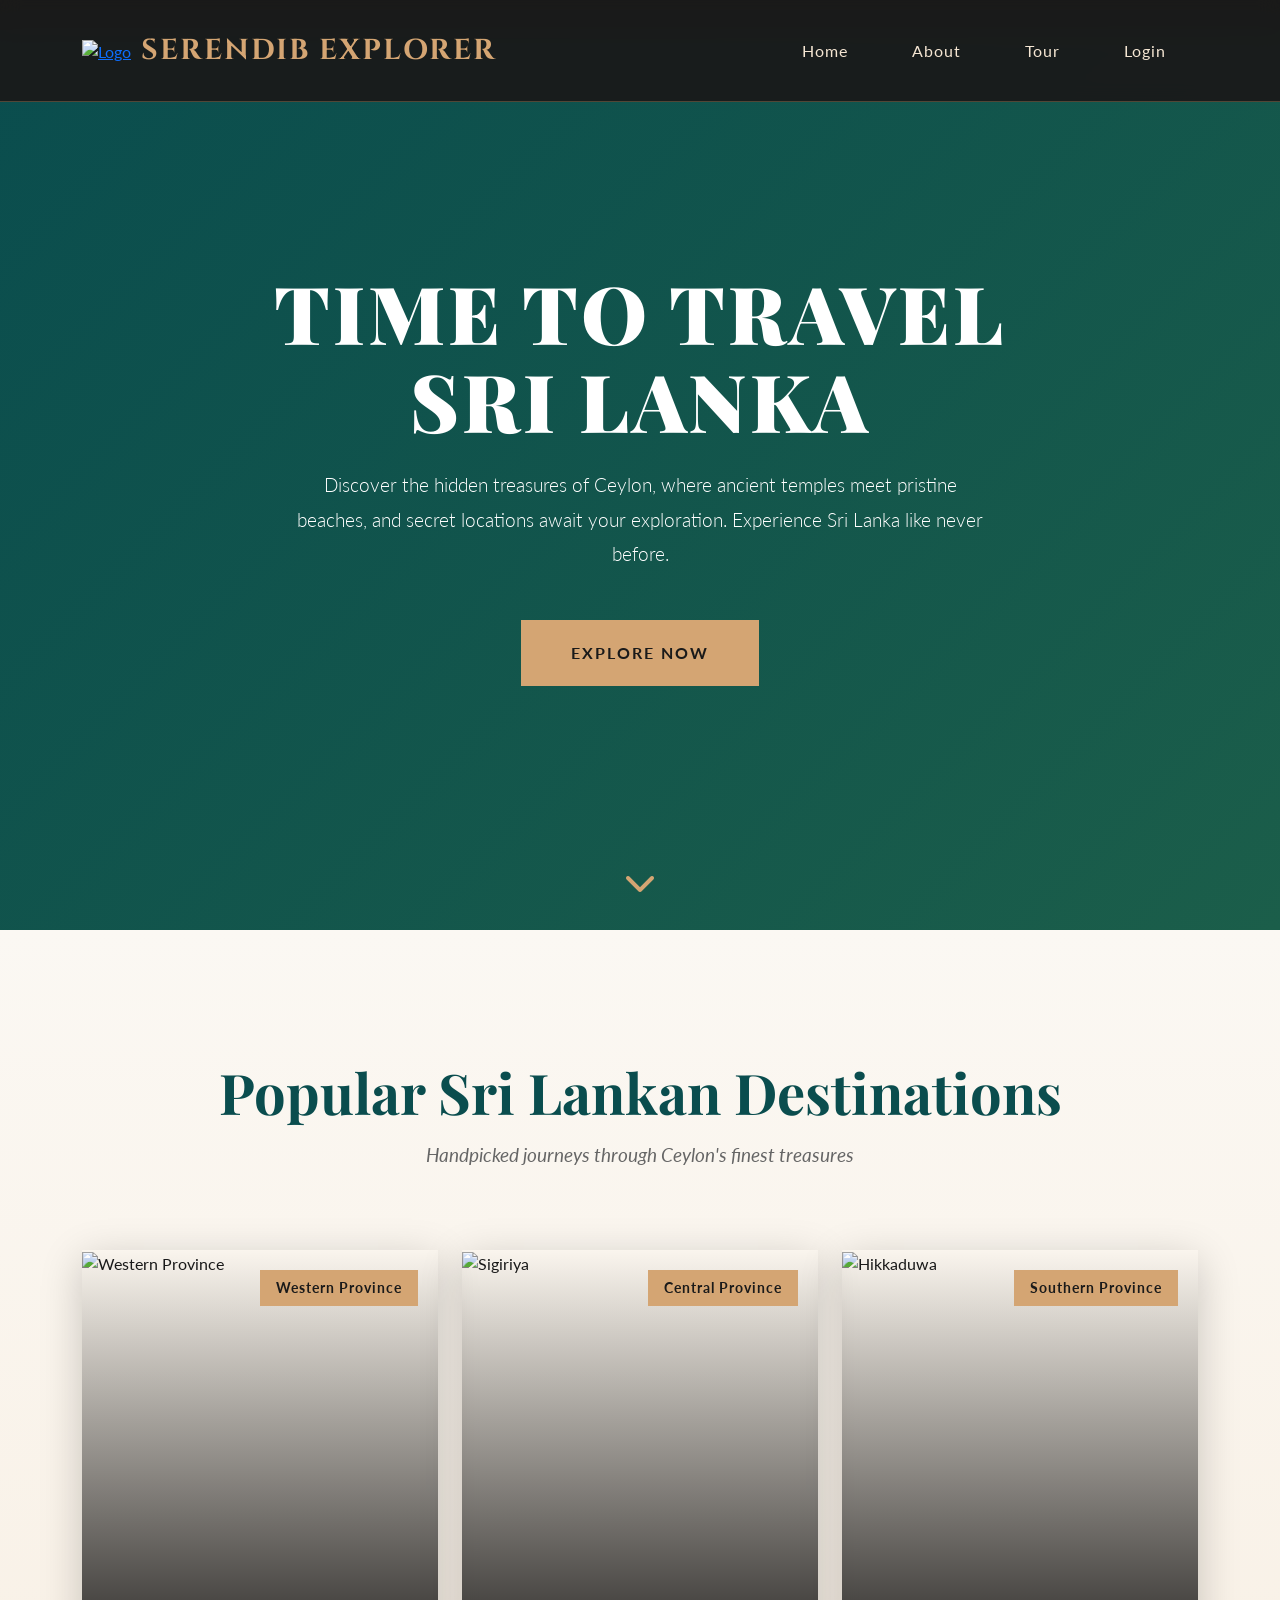
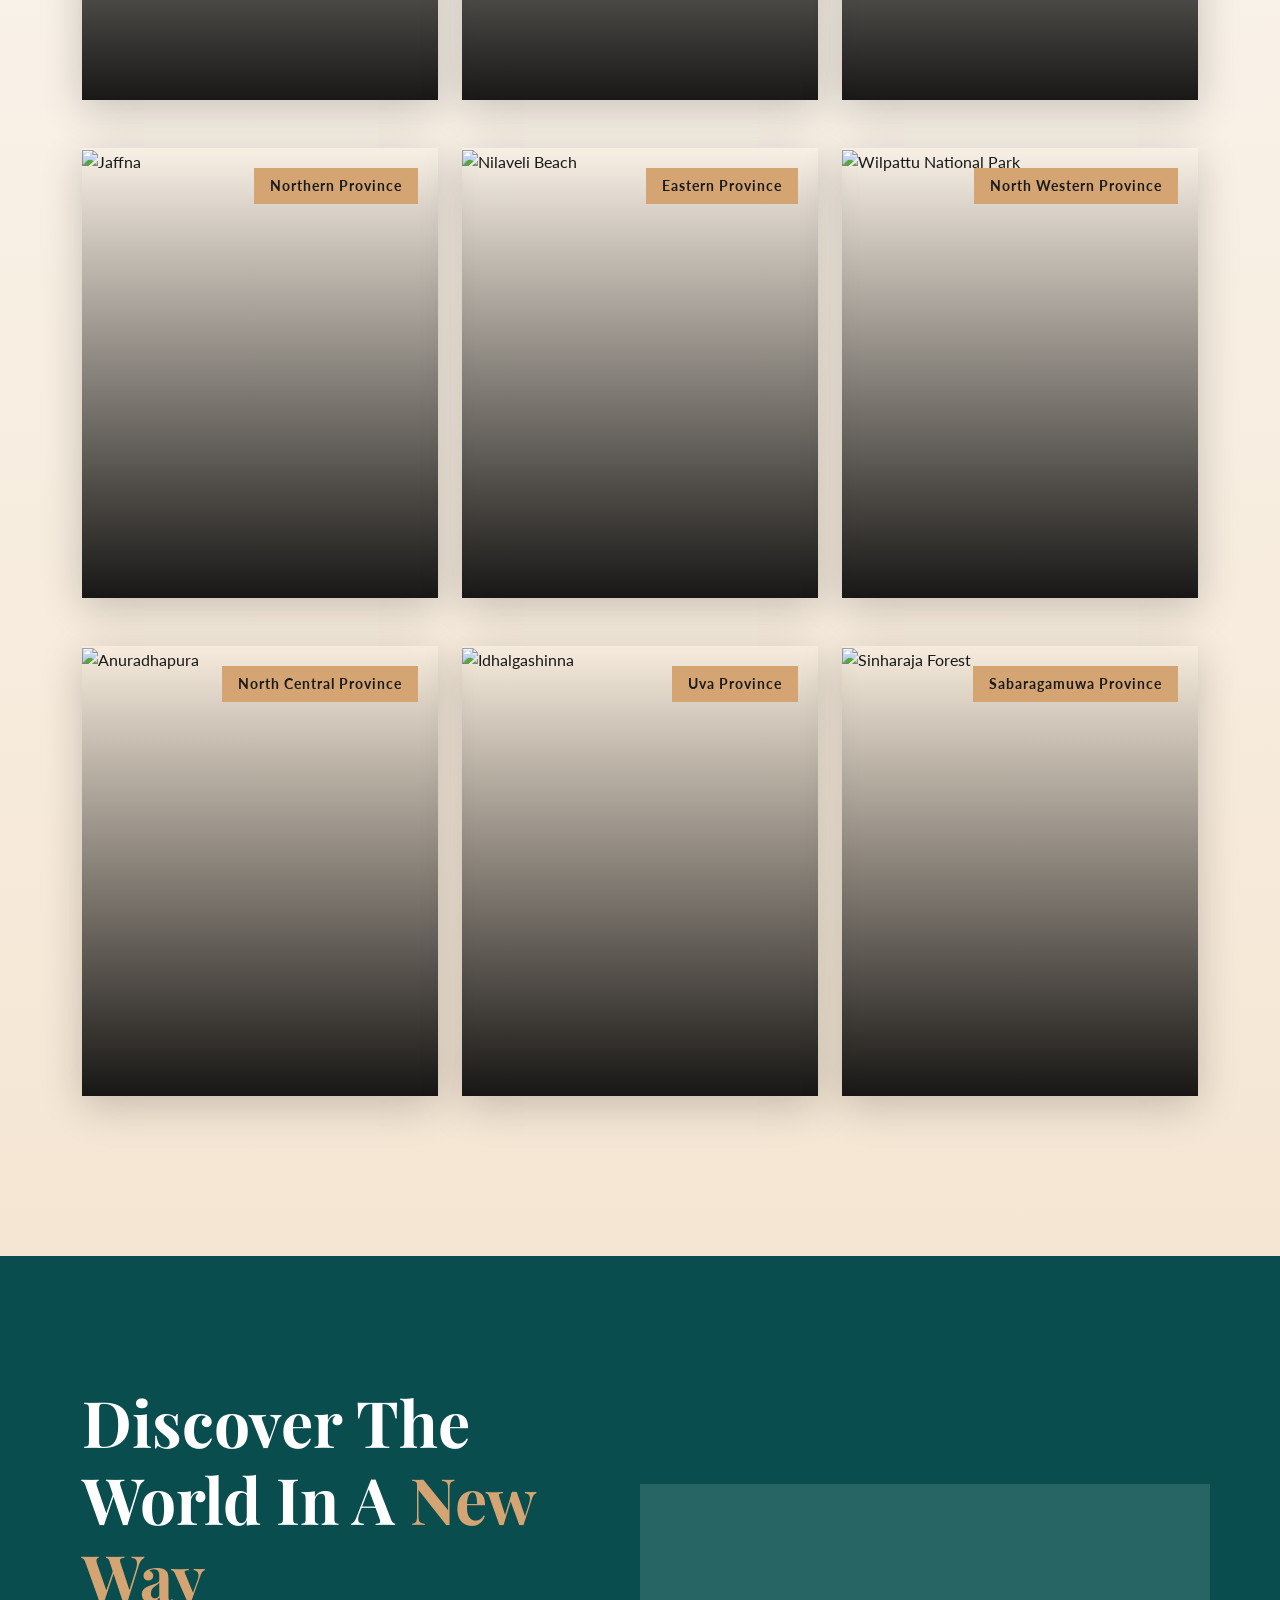
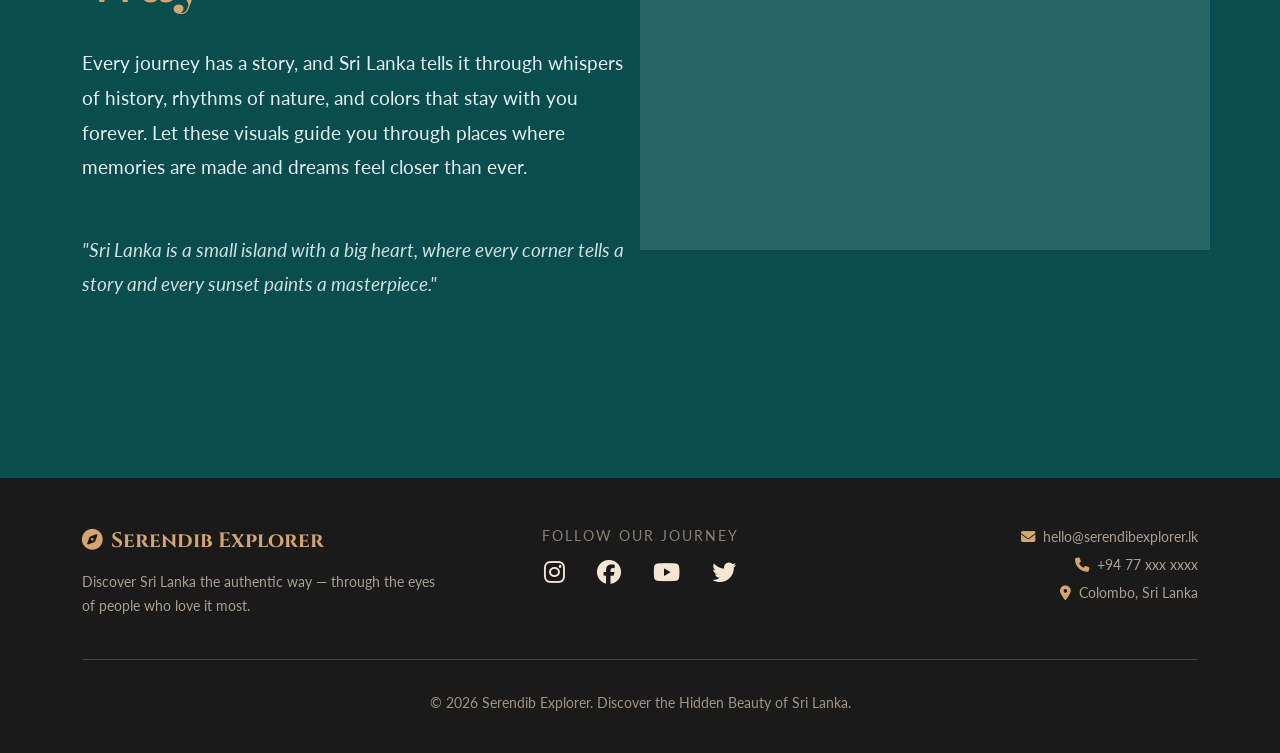
==== index.html @ 2356a871 "Add files via upload" ====
<!DOCTYPE html>
<html lang="en">
<head>
    <meta charset="UTF-8">
    <meta name="viewport" content="width=device-width, initial-scale=1.0">
    <title>Serendib Explorer - Sri Lanka</title>
    <link rel="icon" type="image/png" href="province/logo.jpg">
    <!-- Bootstrap CSS -->
    <link href="https://cdn.jsdelivr.net/npm/bootstrap@5.3.2/dist/css/bootstrap.min.css" rel="stylesheet">
    
    <!-- Google Fonts - Distinctive choices -->
    <link rel="preconnect" href="https://fonts.googleapis.com">
    <link rel="preconnect" href="https://fonts.gstatic.com" crossorigin>
    <link href="https://fonts.googleapis.com/css2?family=Playfair+Display:wght@400;600;700;900&family=Lato:wght@300;400;700&family=Cinzel:wght@400;600;700&display=swap" rel="stylesheet">
    
    <!-- Font Awesome -->
    <link rel="stylesheet" href="https://cdnjs.cloudflare.com/ajax/libs/font-awesome/6.4.0/css/all.min.css">
    <link rel="stylesheet" href="style.css">
</head>
<body>
    <!-- Navigation -->
     <header>
    <nav class="navbar navbar-expand-lg navbar-dark fixed-top">
        <div class="container">
            <div class="logo">
                <a href="index.html"><img src="province/logo.jpg" alt="Logo" style="width:70px; height:70px; margin-right: 10px;"></a> 
             </div>
            <a class="navbar-brand" href="index.html">Serendib Explorer</a>
            <button class="navbar-toggler" type="button" data-bs-toggle="collapse" data-bs-target="#navbarNav">
                <span class="navbar-toggler-icon"></span>
            </button>
            <div class="collapse navbar-collapse justify-content-end" id="navbarNav">
                <ul class="navbar-nav">
                    <li class="nav-item"><a class="nav-link" href="index.html">Home</a></li>
                    <li class="nav-item"><a class="nav-link" href="about.html">About</a></li>
                    <li class="nav-item"><a class="nav-link" href="tour.html">Tour</a></li>
                    <li class="nav-item"><a class="nav-link" href="login.html">Login</a></li>
                </ul>
            </div>
        </div>
    </nav>
</header>
    <!-- Hero Section -->
    <section id="home" class="hero-section">
        <div class="hero-bg"></div>
        <div class="hero-overlay"></div>
        <div class="hero-content container">
            <h1 class="hero-title">Time to Travel<br>Sri Lanka</h1>
            <p class="hero-description">
                Discover the hidden treasures of Ceylon, where ancient temples meet pristine beaches, 
                and secret locations await your exploration. Experience Sri Lanka like never before.
            </p>
            <a href="#tours" class="hero-cta">Explore Now</a>
        </div>
        <div class="scroll-indicator">
            <i class="fas fa-chevron-down"></i>
        </div>
    </section>

    <!-- Tours Section -->
    <section id="tours" class="tours-section">
        <div class="container">
            <h2 class="section-title">Popular Sri Lankan Destinations</h2>
            <p class="section-subtitle">Handpicked journeys through Ceylon's finest treasures</p>
            
            <div class="row mt-3" id="western" >
                    <div class="col-md-4 fade-in">
                        <div class="tour-card">
                            <img src="province/western.jpg" alt="Western Province" class="tour-image">
                            <div class="tour-overlay">
                                <span class="tour-badge">Western Province</span>
                                <p class="tour-description">The Western Province is the commercial and urban hub of Sri Lanka. Tourism here centers around Colombo’s city attractions, shopping malls, museums, nightlife, and nearby beaches like Negombo and Mount Lavinia. 
                                    It blends modern life with colonial history.</p>
                                <a href="tour.html#westernprovince" class="tour-btn">Discover More</a>
                            </div>
                        </div>
                    </div>

                    <div class="col-md-4 fade-in" id="Central">
                        <div class="tour-card">
                            <img src="province/dalada maligawa.jpg" alt="Sigiriya" class="tour-image">
                            <div class="tour-overlay">
                                <span class="tour-badge">Central Province</span>
                                <p class="tour-description">This province is famous for its cool climate, scenic hills, and cultural heritage. Key attractions include Kandy (Temple of the Tooth Relic), 
                                    tea plantations, waterfalls, and nature spots like Horton Plains. It is a major cultural and eco-tourism region.</p>
                                <a href="tour.html#centralprovince" class="tour-btn">Discover More</a>
                            </div>
                        </div>
                    </div>


                    <div class="col-md-4 fade-in" id="southern">
                        <div class="tour-card">
                            <img src="province/hikkaduwa.jpg" alt="Hikkaduwa" class="tour-image">
                            <div class="tour-overlay">
                                <span class="tour-badge">Southern Province</span>
                                <p class="tour-description">The Southern Province is well known for beautiful beaches and historic sites. Tourists visit Galle Fort, Mirissa, Unawatuna, and Hikkaduwa for beach tourism, whale watching, and colonial architecture.</p>
                                <a href="tour.html#southernprovince" class="tour-btn">Discover More</a>
                            </div>
                        </div>
                    </div>
                </div>

                <div class="row mt-3" id="Northern">
                        <div class="col-md-4 fade-in">
                            <div class="tour-card">
                                <img src="province/jaffna.jpg" alt="Jaffna" class="tour-image">
                                <div class="tour-overlay">
                                    <span class="tour-badge">Northern Province</span>
                                    <p class="tour-description">Tourism in the Northern Province highlights Tamil culture, Hindu temples, and historic sites. Jaffna, Nallur Kandaswamy Temple, islands like Delft, and quiet beaches attract visitors interested in culture and heritage.</p>
                                    <a href="tour.html#northernprovince" class="tour-btn">Discover More</a>
                                </div>
                            </div>
                        </div>

                        <div class="col-md-4 fade-in" id="Eastern">
                            <div class="tour-card">
                                <img src="province/nilaveli beach.jpg" alt="Nilaveli Beach" class="tour-image">
                                <div class="tour-overlay">
                                    <span class="tour-badge">Eastern Province</span>
                                    <p class="tour-description">The Eastern Province is popular for its unspoiled beaches and marine tourism. Destinations such as Nilaveli, Pasikudah, and Arugam Bay are famous for swimming, diving, and surfing. It also has rich cultural diversity.</p>
                                    <a href="tour.html#easternprovince" class="tour-btn">Discover More</a>
                                </div>
                            </div>
                        </div>
                    
                    
                    
                    <div class="col-md-4 fade-in" id="north western">
                        <div class="tour-card">
                            <img src="province/wilpattu national park.jpg" alt="Wilpattu National Park" class="tour-image">
                            <div class="tour-overlay">
                                <span class="tour-badge">North Western Province</span>
                                <p class="tour-description">This province offers a mix of religious, historical, and coastal tourism. Wilpattu National Park, Munneswaram Temple, and fishing villages attract nature lovers and pilgrims. It is less crowded and peaceful.</p>
                                <a href="tour.html#northwesternprovince" class="tour-btn">Discover More</a>
                            </div>
                        </div>
                    </div>
                </div>
            <div class="row mt-3" id="north Central">
                <div class="col-md-4 fade-in">
                    <div class="tour-card">
                        <img src="province/anuradhapura.jpg" alt="Anuradhapura" class="tour-image">
                        <div class="tour-overlay">
                            <span class="tour-badge">North Central Province</span>
                            <p class="tour-description">The North Central Province is the heart of ancient Sri Lankan civilization. Major attractions include Anuradhapura and Polonnaruwa, which are UNESCO World Heritage Sites. Tourism focuses on history, archaeology, and religious pilgrimages.</p>
                            <a href="tour.html#northcentralprovince" class="tour-btn">Discover More</a>
                        </div>
                    </div>
                </div>
                
                <div class="col-md-4 fade-in" id="uva">
                    <div class="tour-card">
                        <img src="province/idhalgashinna.jpg" alt="Idhalgashinna" class="tour-image">
                        <div class="tour-overlay">
                            <span class="tour-badge">Uva Province</span>
                            <p class="tour-description">Uva Province is known for its natural beauty and adventure tourism. Ella, Badulla, waterfalls, and hiking trails draw tourists who enjoy mountains, rail journeys, and eco-tourism experiences.</p>
                            <a href="tour.html#uvaprovince" class="tour-btn">Discover More</a>
                        </div>
                    </div>
                </div>
                
                <div class="col-md-4 fade-in" id="Sabaragamuwa">
                    <div class="tour-card">
                        <img src="province/sinharaja forest.jpg" alt="Sinharaja Forest" class="tour-image">
                        <div class="tour-overlay">
                            <span class="tour-badge">Sabaragamuwa Province</span>
                            <p class="tour-description">This province is famous for gem mining, rainforests, and religious tourism. Key attractions include Adam’s Peak (Sri Pada), Sinharaja Rainforest, and scenic landscapes. It attracts pilgrims and nature enthusiasts alike.</p>
                            <a href="tour.html#sabaragamuwaprovince" class="tour-btn">Discover More</a>
                        </div>
                    </div>
                </div>
            </div>
        </div>
    </section>

    <!-- Video Section -->
    <section id="gallery" class="video-section">
        <div class="container">
            <div class="row align-items-center">
                <div class="col-lg-6 video-content fade-in">
                    <h2 class="video-title">Discover The World In A <span>New Way</span></h2>
                    <p class="video-text">
                          Every journey has a story, and Sri Lanka tells it through whispers of history, rhythms of nature, 
                        and colors that stay with you forever. Let these visuals guide you through places where memories 
                        are made and dreams feel closer than ever.
                    </p>
                    <p class="video-text" style="font-style: italic; opacity: 0.9;">
                        "Sri Lanka is a small island with a big heart, where every corner tells a story and every sunset paints a masterpiece."
                    </p>
                </div>
                <div class="col-lg-6 fade-in">
                             <div class="video-gallery">
                                 <div class="video-thumb">
                                     <video src="video1.mp4" muted autoplay loop></video>
                                 </div>
                                 <div class="video-thumb">
                                      <video src="video2.mp4" muted autoplay loop></video>
                                     </div>
                                 <div class="video-thumb">
                                     <video src="video3.mp4" muted autoplay loop></video>
                                     </div>
                                 <div class="video-thumb">
                                      <video src="video4.mp4" muted autoplay loop></video>
                                     </div>
                            </div>
                </div>
        </div>
    </div>
    </section>

    <!-- Footer -->
    <footer id="contact">
    <div class="container">
        <div class="row g-4 mb-4">
            <div class="col-md-4 text-center text-md-start">
                <div style="font-family:'Cinzel',serif; font-size:1.3rem; color:var(--primary-gold); font-weight:700; margin-bottom:0.8rem;">
                    <i class="fas fa-compass me-2"></i>Serendib Explorer
                </div>
                <p style="color:rgba(245,230,211,0.65); font-size:0.9rem; line-height:1.7;">
                    Discover Sri Lanka the authentic way — through the eyes of people who love it most.
                </p>
            </div>
            <div class="col-md-4 text-center">
                <p style="color:rgba(245,230,211,0.5); font-size:0.85rem; margin-bottom:0.5rem; letter-spacing:2px; text-transform:uppercase;">Follow Our Journey</p>
                <div class="social-links" style="margin-bottom:0;">
                    <a href="#"><i class="fab fa-instagram"></i></a>
                    <a href="#"><i class="fab fa-facebook"></i></a>
                    <a href="#"><i class="fab fa-youtube"></i></a>
                    <a href="#"><i class="fab fa-twitter"></i></a>
                </div>
            </div>
            <div class="col-md-4 text-center text-md-end">
                <p style="color:rgba(245,230,211,0.65); font-size:0.9rem; margin-bottom:0.4rem;">
                    <i class="fas fa-envelope me-2" style="color:var(--primary-gold);"></i>hello@serendibexplorer.lk
                </p>
                <p style="color:rgba(245,230,211,0.65); font-size:0.9rem; margin-bottom:0.4rem;">
                    <i class="fas fa-phone me-2" style="color:var(--primary-gold);"></i>+94 77 xxx xxxx
                </p>
                <p style="color:rgba(245,230,211,0.65); font-size:0.9rem;">
                    <i class="fas fa-map-marker-alt me-2" style="color:var(--primary-gold);"></i>Colombo, Sri Lanka
                </p>
            </div>
        </div>
        <div class="copyright">
            <p>&copy; 2026 Serendib Explorer. Discover the Hidden Beauty of Sri Lanka.</p>
        </div>
    </div>
</footer>

    <!-- Bootstrap JS -->
    <script src="https://cdn.jsdelivr.net/npm/bootstrap@5.3.2/dist/js/bootstrap.bundle.min.js"></script>
    <script src="travel.js"></script>
</body>
</html>
---- style.css ----
:root {
            --primary-gold: #d4a573;
            --deep-teal: #0A4D4E;
            --rich-emerald: #1B5E4A;
            --sand: #F5E6D3;
            --dark-charcoal: #1A1A1A;
            --off-white: #FBF8F3;
        }
        header{
            display: flex;
            justify-content: space-between;
            align-items: center;
            padding: 15px 30px;
            background: #1a1a1af2;
            
        }
        * {
            margin: 0;
            padding: 0;
            box-sizing: border-box;
        }
    
        body {
            font-family: 'Lato', sans-serif;
            color: var(--dark-charcoal);
            overflow-x: hidden;
            background: var(--off-white);
        }
        
        /* Custom scrollbar */
        ::-webkit-scrollbar {
            width: 10px;
        }
        
        ::-webkit-scrollbar-track {
            background: var(--dark-charcoal);
        }
        
        ::-webkit-scrollbar-thumb {
            background: var(--primary-gold);
            border-radius: 5px;
        }
        
        /* Navigation */
        .navbar {
            background: #1a1a1af2;
            backdrop-filter: blur(10px);
            padding: 1.5rem 0;
            border-bottom: 1px solid rgba(212, 165, 116, 0.3);
            transition: all 0.3s ease;
        }
        
        .navbar.scrolled {
            padding: 0.8rem 0;
            box-shadow: 0 4px 30px rgba(0, 0, 0, 0.3);
        }
        
        .navbar-brand {
            font-family: 'Cinzel', serif;
            font-size: 1.8rem;
            font-weight: 700;
            color: var(--primary-gold) !important;
            letter-spacing: 2px;
            text-transform: uppercase;
        }
        
        .navbar-nav .nav-link {
            color: var(--sand) !important;
            margin: 0 1.5rem;
            font-weight: 400;
            letter-spacing: 1px;
            position: relative;
            transition: all 0.3s ease;
        }
        
        .navbar-nav .nav-link::after {
            content: '';
            position: absolute;
            width: 0;
            height: 2px;
            bottom: -5px;
            left: 50%;
            transform: translateX(-50%);
            background: var(--primary-gold);
            transition: width 0.3s ease;
        }
        
        .navbar-nav .nav-link:hover::after {
            width: 80%;
        }
        
        .navbar-nav .nav-link:hover {
            color: var(--primary-gold) !important;
        }
        
        /* Hero Section */
        .hero-section {
            position: relative;
            height: 100vh;
            display: flex;
            align-items: center;
            justify-content: center;
            overflow: hidden;
            background: linear-gradient(135deg, var(--deep-teal) 0%, var(--rich-emerald) 100%);
        }
        
        .hero-bg {
            position: absolute;
            top: 0;
            left: 0;
            width: 100%;
            height: 100%;
            background: url('https://images.unsplash.com/photo-1566073771259-6a8506099945?w=1920') center/cover no-repeat;
            opacity: 0.4;
            animation: slowZoom 30s ease-in-out infinite alternate;
        }
        
        @keyframes slowZoom {
            0% { transform: scale(1); }
            100% { transform: scale(1.1); }
        }
        
        .hero-overlay {
            position: absolute;
            top: 0;
            left: 0;
            width: 100%;
            height: 100%;
            background: linear-gradient(135deg, rgba(10, 77, 78, 0.85) 0%, rgba(27, 94, 74, 0.75) 100%);
        }
        
        .hero-content {
            position: relative;
            z-index: 2;
            text-align: center;
            color: white;
            animation: fadeInUp 1.2s ease-out;
        }
        
        @keyframes fadeInUp {
            from {
                opacity: 0;
                transform: translateY(40px);
            }
            to {
                opacity: 1;
                transform: translateY(0);
            }
        }
        
        .hero-title {
            font-family: 'Playfair Display', serif;
            font-size: 5rem;
            font-weight: 900;
            letter-spacing: 3px;
            margin-bottom: 1.5rem;
            text-transform: uppercase;
            line-height: 1.1;
            animation: fadeInUp 1.2s ease-out 0.2s both;
        }
        
        .hero-subtitle {
            font-family: 'Cinzel', serif;
            font-size: 1.5rem;
            letter-spacing: 4px;
            margin-bottom: 1rem;
            color: var(--primary-gold);
            animation: fadeInUp 1.2s ease-out 0.4s both;
        }
        
        .hero-description {
            font-size: 1.2rem;
            max-width: 700px;
            margin: 0 auto 3rem;
            line-height: 1.8;
            font-weight: 300;
            animation: fadeInUp 1.2s ease-out 0.6s both;
        }
        
        .hero-cta {
            display: inline-block;
            padding: 1.2rem 3rem;
            background: var(--primary-gold);
            color: var(--dark-charcoal);
            text-decoration: none;
            font-weight: 700;
            letter-spacing: 2px;
            text-transform: uppercase;
            border-radius: 0;
            transition: all 0.4s ease;
            border: 2px solid var(--primary-gold);
            animation: fadeInUp 1.2s ease-out 0.8s both;
            position: relative;
            overflow: hidden;
        }
        
        .hero-cta::before {
            content: '';
            position: absolute;
            top: 0;
            left: -100%;
            width: 100%;
            height: 100%;
            background: var(--off-white);
            transition: left 0.4s ease;
            z-index: -1;
        }
        
        .hero-cta:hover::before {
            left: 0;
        }
        
        .hero-cta:hover {
            color: var(--dark-charcoal);
            transform: translateY(-3px);
            box-shadow: 0 10px 30px #d4a57466;
        }
        
        .scroll-indicator {
            position: absolute;
            bottom: 30px;
            left: 50%;
            transform: translateX(-50%);
            animation: bounce 2s infinite;
        }
        
        @keyframes bounce {
            0%, 20%, 50%, 80%, 100% { transform: translateX(-50%) translateY(0); }
            40% { transform: translateX(-50%) translateY(-20px); }
            60% { transform: translateX(-50%) translateY(-10px); }
        }
        
        .scroll-indicator i {
            font-size: 2rem;
            color: var(--primary-gold);
        }
        
        /* Features Section */
        .features-section {
            padding: 8rem 0;
            background: var(--off-white);
            position: relative;
        }
        
        .features-section::before {
            content: '';
            position: absolute;
            top: 0;
            left: 0;
            width: 100%;
            height: 100%;
            background: url("data:image/svg+xml,%3Csvg width='60' height='60' viewBox='0 0 60 60' xmlns='http://www.w3.org/2000/svg'%3E%3Cg fill='none' fill-rule='evenodd'%3E%3Cg fill='%23D4A574' fill-opacity='0.05'%3E%3Cpath d='M36 34v-4h-2v4h-4v2h4v4h2v-4h4v-2h-4zm0-30V0h-2v4h-4v2h4v4h2V6h4V4h-4zM6 34v-4H4v4H0v2h4v4h2v-4h4v-2H6zM6 4V0H4v4H0v2h4v4h2V6h4V4H6z'/%3E%3C/g%3E%3C/g%3E%3C/svg%3E");
            opacity: 0.5;
        }
        
        .feature-card {
            text-align: center;
            padding: 3rem 2rem;
            background: white;
            border: 1px solid rgba(212, 165, 116, 0.2);
            transition: all 0.4s ease;
            position: relative;
            overflow: hidden;
        }
        
        .feature-card::before {
            content: '';
            position: absolute;
            top: 0;
            left: -100%;
            width: 100%;
            height: 100%;
            background: linear-gradient(90deg, transparent, rgba(212, 165, 116, 0.1), transparent);
            transition: left 0.6s ease;
        }
        
        .feature-card:hover::before {
            left: 100%;
        }
        
        .feature-card:hover {
            transform: translateY(-10px);
            box-shadow: 0 20px 50px rgba(0, 0, 0, 0.15);
            border-color: var(--primary-gold);
        }
        
        .feature-icon {
            font-size: 3.5rem;
            color: var(--primary-gold);
            margin-bottom: 1.5rem;
            transition: transform 0.4s ease;
        }
        
        .feature-card:hover .feature-icon {
            transform: scale(1.1) rotate(5deg);
        }
        
        .feature-title {
            font-family: 'Cinzel', serif;
            font-size: 1.5rem;
            margin-bottom: 1rem;
            color: var(--deep-teal);
        }
        
        .feature-description {
            color: #666;
            line-height: 1.7;
        }
        
        /* Tours Section */
        .row{
            row-gap: 2rem;
        }
        .tours-section {
            padding: 8rem 0;
            background: linear-gradient(180deg, var(--off-white) 0%, var(--sand) 100%);
        }
        
        .section-title {
            font-family: 'Playfair Display', serif;
            font-size: 3.5rem;
            font-weight: 700;
            text-align: center;
            margin-bottom: 1rem;
            color: var(--deep-teal);
            position: relative;
        }
        
        .section-subtitle {
            text-align: center;
            font-size: 1.2rem;
            color: #666;
            margin-bottom: 5rem;
            font-style: italic;
        }
        
        .tour-card {
            position: relative;
            height: 450px;
            overflow: hidden;
            border-radius: 0;
            margin-bottom: 2rem;
            box-shadow: 0 10px 40px rgba(0, 0, 0, 0.2);
            transition: all 0.5s ease;
        }
        
        .tour-card:hover {
            transform: translateY(-15px);
            box-shadow: 0 20px 60px rgba(0, 0, 0, 0.3);
        }
        
        .tour-image {
            width: 100%;
            height: 100%;
            object-fit: cover;
            transition: transform 0.8s ease;
        }
        
        .tour-card:hover .tour-image {
            transform: scale(1.15);
        }
        
        .tour-overlay {
            position: absolute;
            top: 0;
            left: 0;
            width: 100%;
            height: 100%;
            background: linear-gradient(to bottom, transparent 0%, rgba(0, 0, 0, 0.9) 100%);
            display: flex;
            flex-direction: column;
            justify-content: flex-end;
            padding: 2rem;
            transition: all 0.5s ease;
        }
        
        .tour-card:hover .tour-overlay {
            background: linear-gradient(to bottom, rgba(10, 77, 78, 0.4) 0%, rgba(0, 0, 0, 0.95) 100%);
        }
        
        .tour-badge {
            position: absolute;
            top: 20px;
            right: 20px;
            background: var(--primary-gold);
            color: var(--dark-charcoal);
            padding: 0.5rem 1rem;
            font-weight: 700;
            letter-spacing: 1px;
            font-size: 0.85rem;
        }
        
        .tour-title {
            font-family: 'Cinzel', serif;
            font-size: 1.8rem;
            color: white;
            margin-bottom: 0.5rem;
            font-weight: 600;
        }
        
        .tour-description {
            color: rgba(255, 255, 255, 0.9);
            font-size: 0.95rem;
            margin-bottom: 1rem;
            opacity: 0;
            transform: translateY(20px);
            transition: all 0.5s ease 0.1s;
        }
        
        .tour-card:hover .tour-description {
            opacity: 1;
            transform: translateY(0);
        }
        
        .tour-btn {
            display: inline-block;
            padding: 0.8rem 2rem;
            background: transparent;
            border: 2px solid var(--primary-gold);
            color: var(--primary-gold);
            text-decoration: none;
            font-weight: 700;
            letter-spacing: 1px;
            transition: all 0.3s ease;
            opacity: 0;
            transform: translateY(20px);
            transition: all 0.5s ease 0.2s;
        }
        
        .tour-card:hover .tour-btn {
            opacity: 1;
            transform: translateY(0);
        }
        
        .tour-btn:hover {
            background: var(--primary-gold);
            color: var(--dark-charcoal);
        }
        
        /* Video Section */
        .video-section {
            padding: 8rem 0;
            background: var(--deep-teal);
            position: relative;
            overflow: hidden;
        }
        
        .video-section::before {
            content: '';
            position: absolute;
            top: 0;
            left: 0;
            width: 100%;
            height: 100%;
            background: url('https://images.unsplash.com/photo-1571336599871-8d3ed707e6c8?w=1920') center/cover no-repeat;
            opacity: 0.15;
            z-index: 1;
        }
        
        .video-content {
            position: relative;
            z-index: 5;
        }
        
        .video-title {
            font-family: 'Playfair Display', serif;
            font-size: 4rem;
            font-weight: 700;
            color: white;
            margin-bottom: 2rem;
            line-height: 1.2;
        }
        
        .video-title span {
            color: var(--primary-gold);
        }
        
        .video-text {
            color: rgba(255, 255, 255, 0.9);
            font-size: 1.2rem;
            line-height: 1.8;
            margin-bottom: 3rem;
        }
        
        .video-btn {
            display: inline-flex;
            align-items: center;
            gap: 1rem;
            padding: 1.2rem 3rem;
            background: var(--primary-gold);
            color: var(--dark-charcoal);
            text-decoration: none;
            font-weight: 700;
            letter-spacing: 2px;
            transition: all 0.4s ease;
        }
        
        .video-btn:hover {
            background: var(--off-white);
            color: var(--dark-charcoal);
            transform: translateX(10px);
        }
        
        .video-btn i {
            font-size: 1.5rem;
        }
        
        .video-gallery {
            display: grid;
            grid-template-columns: repeat(2, 1fr);
            gap: 1.5rem;
            margin-top: 3rem;
            background: transparent;
        }
        
        .video-thumb {
            width: 100%;
            aspect-ratio: 16/9;
            overflow: hidden;
            border-radius: 1px;
        }
        .video-thumb video {
            width: 100%;
            height: 100%;
            object-fit: cover;
            border-radius: 16px;
            display: block;
        }
        .video-thumb:hover {
            transform: scale(1.05);
        }
        
        .video-thumb img {
            width: 100%;
            height: 100%;
            object-fit: cover;
        }
        
        .video-thumb::after {
            content: '';
            position: absolute;
            top: 0;
            left: 0;
            width: 100%;
            height: 100%;
            background: rgba(194, 220, 216, 0.039);
            transition: all 0.3s ease;
        }
        
        .video-thumb:hover::after {
            background: rgba(10, 77, 78, 0.6);
        }
        
        .play-icon {
            position: absolute;
            top: 50%;
            left: 50%;
            transform: translate(-50%, -50%);
            width: 60px;
            height: 60px;
            background: var(--primary-gold);
            border-radius: 50%;
            display: flex;
            align-items: center;
            justify-content: center;
            z-index: 2;
            transition: all 0.3s ease;
        }
        
        .video-thumb:hover .play-icon {
            transform: translate(-50%, -50%) scale(1.2);
        }
        
        .play-icon i {
            color: var(--dark-charcoal);
            font-size: 1.5rem;
            margin-left: 3px;
        }
        
        /* Footer */
        footer {
            width: 100% !important;
            left: 0;
            right: 0;
            background: var(--dark-charcoal);
            padding: 3rem 0 1.5rem;
            color: var(--sand);
        }
        
        .social-links {
            display: flex;
            gap: 2rem;
            justify-content: center;
            margin-bottom: 2rem;
        }
        
        .social-links a {
            color: var(--sand);
            font-size: 1.5rem;
            transition: all 0.3s ease;
        }
        
        .social-links a:hover {
            color: var(--primary-gold);
            transform: translateY(-5px);
        }
        
        .copyright {
            text-align: center;
            color: rgba(245, 230, 211, 0.6);
            font-size: 0.9rem;
            padding-top: 2rem;
            border-top: 1px solid rgba(245, 230, 211, 0.2);
        }
        
        /* Responsive */
        @media (max-width: 768px) {
            .hero-title {
                font-size: 3rem;
            }
            
            .hero-subtitle {
                font-size: 1.2rem;
            }
            
            .section-title {
                font-size: 2.5rem;
            }
            
            .video-title {
                font-size: 2.5rem;
            }
            
            .video-gallery {
                grid-template-columns: 1fr;
            }
            
            .navbar-nav .nav-link {
                margin: 0.5rem 0;
            }
        }
        
        /* Animations on scroll */
        .fade-in {
            opacity: 0;
            transform: translateY(30px);
            transition: all 0.8s ease;
        }
        
        .fade-in.visible {
            opacity: 1;
            transform: translateY(0);
        }
    .province-title{
        border: #0A4D4E;
        font-family: 'Cinzel', serif;
        font-size: 1.5rem;
        
    }

    /* login page */
    /* ── Page hero banner ── */
        .login-hero {
            position: relative;
            min-height: 38vh;
            display: flex;
            align-items: flex-end;
            justify-content: center;
            overflow: hidden;
            background: linear-gradient(135deg, var(--deep-teal), var(--rich-emerald));
        }
        .login-hero-bg {
            position: absolute;
            inset: 0;
            background: url('province/dalada maligawa.jpg') center 30% / cover no-repeat;
            opacity: 0.28;
            animation: slowZoom 30s ease-in-out infinite alternate;
        }
        .login-hero-overlay {
            position: absolute;
            inset: 0;
            background: linear-gradient(175deg, rgba(10,77,78,0.88) 0%, rgba(27,94,74,0.72) 55%, rgba(10,77,78,0.95) 100%);
        }
        .login-hero-text {
            position: relative;
            z-index: 2;
            text-align: center;
            color: #fff;
            padding: 5rem 1rem 3.5rem;
        }
        .login-hero-eyebrow {
            font-family: 'Cinzel', serif;
            font-size: 0.8rem;
            letter-spacing: 5px;
            text-transform: uppercase;
            color: var(--primary-gold);
            margin-bottom: 1rem;
            display: block;
            animation: fadeInUp 0.9s ease both;
        }
        .login-hero-title {
            font-family: 'Playfair Display', serif;
            font-size: clamp(2.2rem, 5vw, 4rem);
            font-weight: 900;
            line-height: 1.1;
            margin-bottom: 1rem;
            animation: fadeInUp 0.9s ease 0.15s both;
        }
        .login-hero-divider {
            width: 60px;
            height: 3px;
            background: var(--primary-gold);
            margin: 0 auto;
            animation: fadeInUp 0.9s ease 0.3s both;
        }

        /* ── Card floats up over hero ── */
        .login-card-wrap {
            position: relative;
            z-index: 10;
            margin-top: -60px;
            padding-bottom: 5rem;
        }
        .login-card {
            background: #fff;
            border-radius: 4px;
            box-shadow: 0 30px 80px rgba(10,77,78,0.18), 0 4px 20px rgba(0,0,0,0.08);
            overflow: hidden;
            border: 1px solid rgba(212,165,116,0.15);
            animation: fadeInUp 0.9s ease 0.35s both;
        }

        /* ── Tab switcher ── */
        .login-tabs {
            display: flex;
            border-bottom: 1px solid rgba(212,165,116,0.2);
            background: #faf7f3;
        }
        .login-tab {
            flex: 1;
            padding: 1.1rem;
            border: none;
            background: transparent;
            font-family: 'Cinzel', serif;
            font-size: 0.82rem;
            letter-spacing: 2px;
            text-transform: uppercase;
            color: #aaa;
            cursor: pointer;
            position: relative;
            transition: color 0.3s;
        }
        .login-tab::after {
            content: '';
            position: absolute;
            bottom: 0; left: 50%;
            transform: translateX(-50%);
            width: 0; height: 3px;
            background: var(--primary-gold);
            transition: width 0.35s ease;
        }
        .login-tab.active { color: var(--dark-charcoal); background: #fff; }
        .login-tab.active::after { width: 60%; }

        /* ── Form body ── */
        .login-body { padding: 2.8rem 3rem 3rem; }
        @media (max-width: 575px) { .login-body { padding: 2rem 1.5rem 2.5rem; } }

        .form-panel { display: none; }
        .form-panel.active { display: block; animation: panelIn 0.35s ease; }
        @keyframes panelIn {
            from { opacity: 0; transform: translateY(8px); }
            to   { opacity: 1; transform: translateY(0); }
        }

        .form-lead {
            font-family: 'Playfair Display', serif;
            font-size: 1.55rem;
            font-weight: 700;
            color: var(--dark-charcoal);
            margin-bottom: 0.25rem;
        }
        .form-lead-sub {
            font-size: 0.9rem;
            color: #999;
            margin-bottom: 2rem;
            font-weight: 300;
        }

        /* ── Input fields ── */
        .field + .field { margin-top: 1.1rem; }
        .field-lbl {
            display: block;
            font-family: 'Lato', sans-serif;
            font-size: 0.75rem;
            font-weight: 700;
            letter-spacing: 1.5px;
            text-transform: uppercase;
            color: #666;
            margin-bottom: 7px;
        }
        .field-row { position: relative; }
        .field-ico {
            position: absolute;
            left: 15px; top: 50%;
            transform: translateY(-50%);
            color: #ccc;
            font-size: 0.88rem;
            pointer-events: none;
            transition: color 0.3s;
        }
        .field-inp {
            width: 100%;
            border: 1.5px solid #e5e5e5;
            border-radius: 3px;
            padding: 13px 44px;
            font-family: 'Lato', sans-serif;
            font-size: 0.95rem;
            color: var(--dark-charcoal);
            background: var(--off-white);
            outline: none;
            transition: border-color 0.3s, box-shadow 0.3s, background 0.3s;
        }
        .field-inp:focus {
            border-color: var(--primary-gold);
            background: #fff;
            box-shadow: 0 0 0 3px rgba(212,165,116,0.15);
        }
        .field-row:focus-within .field-ico { color: var(--primary-gold); }
        .eye-btn {
            position: absolute;
            right: 14px; top: 50%;
            transform: translateY(-50%);
            background: none; border: none;
            color: #ccc; cursor: pointer;
            padding: 2px 4px;
            transition: color 0.3s;
            font-size: 0.88rem;
        }
        .eye-btn:hover { color: var(--primary-gold); }

        /* ── Strength bar ── */
        .strength-track {
            height: 3px;
            background: #eee;
            border-radius: 2px;
            margin-top: 8px;
            overflow: hidden;
        }
        .strength-fill {
            height: 100%;
            width: 0;
            border-radius: 2px;
            transition: width 0.4s;
            background: 0.4s;
        }
        .strength-lbl { font-size: 0.74rem; font-weight: 700; margin-top: 4px; }

        /* CTA button — matches .hero-cta style  */
        .btn-login {
            display: block;
            width: 100%;
            padding: 1rem 2rem;
            margin-top: 1.8rem;
            background: var(--primary-gold);
            color: var(--dark-charcoal);
            border: 2px solid var(--primary-gold);
            border-radius: 0;
            font-family: 'Lato', sans-serif;
            font-weight: 700;
            font-size: 0.88rem;
            letter-spacing: 2px;
            text-transform: uppercase;
            cursor: pointer;
            text-align: center;
            text-decoration: none;
            position: relative;
            overflow: hidden;
            transition: color 0.4s, transform 0.3s, box-shadow 0.3s;
        }
        .btn-login::before {
            content: '';
            position: absolute;
            inset: 0;
            background: var(--dark-charcoal);
            color: var(--primary-gold);
            transform: scaleX(0);
            transform-origin: left;
            transition: transform 0.4s ease;
            z-index: 0;
        }
        .btn-login:hover::before { 
            transform: scaleX(1); 
        }
        .btn-login:hover {
            color: var(--primary-gold);
            transform: translateY(-2px);
            box-shadow: 0 10px 30px rgba(212,165,116,0.35);
        }
        .btn-login span { position: relative; z-index: 1; }
        .btn-login:disabled { opacity: 0.65; transform: none; box-shadow: none; cursor: not-allowed; }
        .btn-social-row { display: flex; gap: 0.7rem; margin-top: 0.7rem; }
        .btn-social-row .btn-login { margin-top: 0; flex: 1; background: #fff; color: #444; border-color: #ddd; }
        .btn-social-row .btn-login:hover { color: var(--dark-charcoal); }

        #btn-google:hover , #btn-facebook:hover {
            color: var(--primary-gold);
        }

        /* ── Alert ── */
        .auth-alert { display: none; margin-top: 1.1rem; padding: 10px 15px; border-radius: 3px; font-size: 0.88rem; font-weight: 600; }
        .auth-alert.show { display: flex; align-items: center; gap: 8px; }
        .auth-alert.is-ok   { background: #eaf7f0; color: #1a7a4a; border-left: 4px solid #2ecc71; }
        .auth-alert.is-err  { background: #fef0ef; color: #c0392b; border-left: 4px solid #e74c3c; }
        .auth-alert.is-warn { background: #fffbeb; color: #9a6e00; border-left: 4px solid var(--primary-gold); }

        /* ── Text divider ── */
        .text-divider { display: flex; align-items: center; gap: 1rem; margin: 1.6rem 0 0; }
        .text-divider::before, .text-divider::after { content: ''; flex: 1; height: 1px; background: rgba(212,165,116,0.25); }
        .text-divider span { font-family: 'Cinzel', serif; font-size: 0.68rem; letter-spacing: 2px; color: #bbb; }

        /* ── Switch link ── */
        .switch-row { text-align: center; padding: 1.4rem 0 0; font-size: 0.88rem; color: #aaa; border-top: 1px solid rgba(212,165,116,0.15); margin-top: 1.2rem; }
        .switch-row a { color: var(--deep-teal); font-weight: 700; text-decoration: none; transition: color 0.2s; }
        .switch-row a:hover { color: var(--primary-gold); }

        /* ── Right side panel ── */
        .login-side {
            background: linear-gradient(160deg, var(--deep-teal) 0%, var(--rich-emerald) 100%);
            padding: 2.8rem 2.5rem;
            display: flex;
            flex-direction: column;
            justify-content: space-between;
            gap: 1.8rem;
            position: relative;
            overflow: hidden;
        }
        .login-side::before {
            content: '';
            position: absolute;
            inset: 0;
            background: url('province/hikkaduwa.jpg') center / cover no-repeat;
            opacity: 0.09;
        }
        .side-content { position: relative; z-index: 2; }
        .side-badge {
            display: inline-flex;
            align-items: center;
            gap: 0.6rem;
            background: rgba(212,165,116,0.15);
            border: 1px solid rgba(212,165,116,0.35);
            color: var(--primary-gold);
            padding: 0.4rem 0.9rem;
            font-family: 'Cinzel', serif;
            font-size: 0.68rem;
            letter-spacing: 2px;
            text-transform: uppercase;
            margin-bottom: 0.9rem;
        }
        .side-heading {
            font-family: 'Playfair Display', serif;
            font-size: 1.5rem;
            font-weight: 700;
            color: #fff;
            line-height: 1.3;
            margin-bottom: 0.8rem;
        }
        .side-heading em { color: var(--primary-gold); font-style: italic; }
        .side-text { font-size: 0.88rem; color: rgba(255,255,255,0.7); line-height: 1.8; }

        .side-stats { display: grid; grid-template-columns: 1fr 1fr; gap: 1px; background: rgba(212,165,116,0.2); border: 1px solid rgba(212,165,116,0.2); }
        .side-stat { background: rgba(0,0,0,0.25); padding: 1.1rem 1rem; text-align: center; transition: background 0.3s; }
        .side-stat:hover { background: rgba(0,0,0,0.1); }
        .side-stat-num { font-family: 'Playfair Display', serif; font-size: 1.7rem; font-weight: 900; color: var(--primary-gold); line-height: 1; }
        .side-stat-lbl { font-size: 0.7rem; color: rgba(255,255,255,0.6); letter-spacing: 1px; text-transform: uppercase; margin-top: 4px; }

        .side-imgs { display: grid; grid-template-columns: repeat(3,1fr); gap: 6px; }
        .side-img { aspect-ratio: 1; overflow: hidden; border-radius: 3px; border: 1px solid rgba(212,165,116,0.2); }
        .side-img img { width: 100%; height: 100%; object-fit: cover; transition: transform 0.5s; }
        .side-img:hover img { transform: scale(1.12); }

        .side-quote { border-left: 3px solid var(--primary-gold); padding: 1rem 1.2rem; background: rgba(0,0,0,0.2); }
        .side-quote p { font-family: 'Playfair Display', serif; font-style: italic; color: rgba(255,255,255,0.85); font-size: 0.88rem; line-height: 1.7; margin-bottom: 0.5rem; }
        .side-quote cite { font-size: 0.75rem; color: var(--primary-gold); font-style: normal; font-weight: 700; letter-spacing: 1px; }

        /* ── Breadcrumb ── */
        .back-bar { position: relative; z-index: 20; padding: 0.9rem 0; background: rgba(10,77,78,0.95); border-bottom: 1px solid rgba(212,165,116,0.25); }
        .back-bar a { color: var(--sand); font-size: 0.82rem; letter-spacing: 1px; text-decoration: none; font-weight: 400; transition: color 0.3s; }
        .back-bar a:hover { color: var(--primary-gold); }
        .back-bar .sep { color: rgba(212,165,116,0.5); margin: 0 0.5rem; }
        .back-bar .cur { color: var(--primary-gold); }

         /*  ABOUT PAGE EXTRAS */

        /* Hero — About */
        .about-hero {
            position: relative;
            height: 80vh;
            display: flex;
            align-items: center;
            justify-content: center;
            overflow: hidden;
            background: var(--dark-charcoal);
        }
        .about-hero-bg {
            position: absolute;
            inset: 0;
            background: url('province/dalada maligawa.jpg') center/cover no-repeat;
            opacity: 0.35;
            animation: slowZoom 30s ease-in-out infinite alternate;
        }
        .about-hero-overlay {
            position: absolute;
            inset: 0;
            background: linear-gradient(160deg, rgba(10,77,78,0.9) 0%, rgba(27,94,74,0.7) 50%, rgba(26,26,26,0.85) 100%);
        }
        .about-hero-content {
            position: relative;
            z-index: 2;
            text-align: center;
            color: #fff;
            max-width: 800px;
            padding: 0 2rem;
        }
        .about-hero-eyebrow {
            font-family: 'Cinzel', serif;
            font-size: 0.95rem;
            letter-spacing: 5px;
            color: var(--primary-gold);
            text-transform: uppercase;
            margin-bottom: 1.5rem;
            animation: fadeInUp 1s ease-out both;
        }
        .about-hero-title {
            font-family: 'Playfair Display', serif;
            font-size: clamp(3rem, 7vw, 5.5rem);
            font-weight: 900;
            line-height: 1.05;
            margin-bottom: 1.5rem;
            animation: fadeInUp 1s ease-out 0.2s both;
        }
        .about-hero-line {
            width: 80px;
            height: 3px;
            background: var(--primary-gold);
            margin: 0 auto 1.5rem;
            animation: fadeInUp 1s ease-out 0.4s both;
        }
        .about-hero-sub {
            font-size: 1.15rem;
            font-weight: 300;
            line-height: 1.8;
            color: rgba(255,255,255,0.85);
            animation: fadeInUp 1s ease-out 0.6s both;
        }

        /*  STORY SECTION  */
        .story-section {
            padding: 7rem 0;
            background: var(--off-white);
            position: relative;
            overflow: hidden;
        }
        .story-section::before {
            content: 'SERENDIB';
            position: absolute;
            top: 50%;
            left: 50%;
            transform: translate(-50%, -50%);
            font-family: 'Cinzel', serif;
            font-size: 15vw;
            font-weight: 900;
            color: rgba(10,77,78,0.03);
            white-space: nowrap;
            pointer-events: none;
            letter-spacing: 10px;
        }

        .story-tag {
            font-family: 'Cinzel', serif;
            font-size: 0.8rem;
            letter-spacing: 4px;
            text-transform: uppercase;
            color: var(--primary-gold);
            margin-bottom: 1rem;
            display: block;
        }
        .story-heading {
            font-family: 'Playfair Display', serif;
            font-size: clamp(2rem, 4vw, 3.2rem);
            font-weight: 700;
            color: var(--dark-charcoal);
            line-height: 1.25;
            margin-bottom: 2rem;
        }
        .story-heading em {
            color: var(--deep-teal);
            font-style: italic;
        }
        .story-text {
            font-size: 1.05rem;
            line-height: 1.9;
            color: #555;
            margin-bottom: 1.5rem;
        }
        .story-text strong { color: var(--dark-charcoal); }

        .story-quote {
            border-left: 4px solid var(--primary-gold);
            padding: 1.2rem 1.8rem;
            background: rgba(212,165,116,0.08);
            border-radius: 0 8px 8px 0;
            margin: 2.5rem 0;
            font-family: 'Playfair Display', serif;
            font-size: 1.15rem;
            font-style: italic;
            color: var(--deep-teal);
            line-height: 1.7;
        }

        /* Image grid in story */
        .story-img-grid {
            display: grid;
            grid-template-columns: 1fr 1fr;
            grid-template-rows: 220px 220px;
            gap: 1rem;
            height: 100%;
        }
        .story-img-grid .img-main {
            grid-row: span 2;
            border-radius: 4px;
            overflow: hidden;
        }
        .story-img-grid .img-small {
            border-radius: 4px;
            overflow: hidden;
        }
        .story-img-grid img {
            width: 100%;
            height: 100%;
            object-fit: cover;
            transition: transform 0.6s ease;
        }
        .story-img-grid img:hover { transform: scale(1.05); }

        /*  STATS STRIP  */
        .stats-strip {
            background: var(--deep-teal);
            padding: 5rem 0;
            position: relative;
            overflow: hidden;
        }
        .stats-strip::before {
            content: '';
            position: absolute;
            inset: 0;
            background: url('province/hikkaduwa.jpg') center/cover no-repeat;
            opacity: 0.08;
        }
        .stat-item {
            text-align: center;
            position: relative;
            z-index: 2;
        }
        .stat-number {
            font-family: 'Playfair Display', serif;
            font-size: clamp(2.8rem, 5vw, 4rem);
            font-weight: 900;
            color: var(--primary-gold);
            line-height: 1;
            margin-bottom: 0.5rem;
        }
        .stat-label {
            font-family: 'Lato', sans-serif;
            font-size: 0.95rem;
            letter-spacing: 2px;
            text-transform: uppercase;
            color: rgba(255,255,255,0.7);
        }
        .stat-divider {
            width: 1px;
            height: 80px;
            background: rgba(212,165,116,0.3);
            margin: 0 auto;
        }
        @media (max-width: 767px) { .stat-divider { display: none; } }

        

       
        /* WHY US  */
        .whyus-section {
            padding: 7rem 0;
            background: var(--dark-charcoal);
            position: relative;
            overflow: hidden;
        }
        .whyus-section::before {
            content: '';
            position: absolute;
            inset: 0;
            background: url('province/sinharaja forest.jpg') center/cover no-repeat;
            opacity: 0.06;
        }
        .whyus-item {
            display: flex;
            gap: 1.5rem;
            align-items: flex-start;
            margin-bottom: 2.5rem;
            position: relative;
            z-index: 2;
        }
        .whyus-num {
            font-family: 'Playfair Display', serif;
            font-size: 3rem;
            font-weight: 900;
            color: rgba(212,165,116,0.2);
            line-height: 1;
            min-width: 60px;
        }
        .whyus-title {
            font-family: 'Playfair Display', serif;
            font-size: 1.2rem;
            font-weight: 700;
            color: #fff;
            margin-bottom: 0.5rem;
        }
        .whyus-text {
            font-size: 0.95rem;
            color: rgba(255,255,255,0.65);
            line-height: 1.8;
        }

        .whyus-img-col {
            position: relative;
            z-index: 2;
        }
        .whyus-img-wrap {
            position: relative;
        }
        .whyus-img-wrap img {
            width: 100%;
            border-radius: 4px;
            height: 520px;
            object-fit: cover;
        }
        
        /*  CTA BANNER  */
        .cta-banner {
            padding: 6rem 0;
            background: linear-gradient(135deg, var(--deep-teal) 0%, var(--rich-emerald) 100%);
            text-align: center;
            position: relative;
            overflow: hidden;
        }
        .cta-banner::before {
            content: '';
            position: absolute;
            inset: 0;
            background: url('province/anuradhapura.jpg') center/cover no-repeat;
            opacity: 0.12;
        }
        .cta-title {
            font-family: 'Playfair Display', serif;
            font-size: clamp(2rem, 4vw, 3rem);
            font-weight: 900;
            color: #fff;
            margin-bottom: 1rem;
            position: relative;
            z-index: 2;
        }
        .cta-sub {
            font-size: 1.1rem;
            color: rgba(255,255,255,0.8);
            margin-bottom: 2.5rem;
            max-width: 550px;
            margin-left: auto;
            margin-right: auto;
            position: relative;
            z-index: 2;
        }
        .cta-btns { position: relative; z-index: 2; }
        .btn-gold {
            display: inline-block;
            padding: 1rem 2.8rem;
            background: var(--primary-gold);
            color: var(--dark-charcoal);
            text-decoration: none;
            font-weight: 700;
            letter-spacing: 1.5px;
            text-transform: uppercase;
            font-size: 0.9rem;
            border: 2px solid var(--primary-gold);
            transition: all 0.35s ease;
            margin: 0.4rem;
        }
        .btn-gold:hover {
            background: transparent;
            color: var(--primary-gold);
        }

        /*  Responsive  */
        @media (max-width: 991px) {
            .story-img-grid { grid-template-rows: 180px 180px; }
            .whyus-img-wrap img { height: 380px; }
            .whyus-img-badge { left: 10px; bottom: 10px; }
        }
        @media (max-width: 767px) {
            .story-img-grid { grid-template-columns: 1fr; grid-template-rows: 200px 200px 200px; }
            .story-img-grid .img-main { grid-row: span 1; }
            .whyus-img-wrap img { height: 280px; }
        }
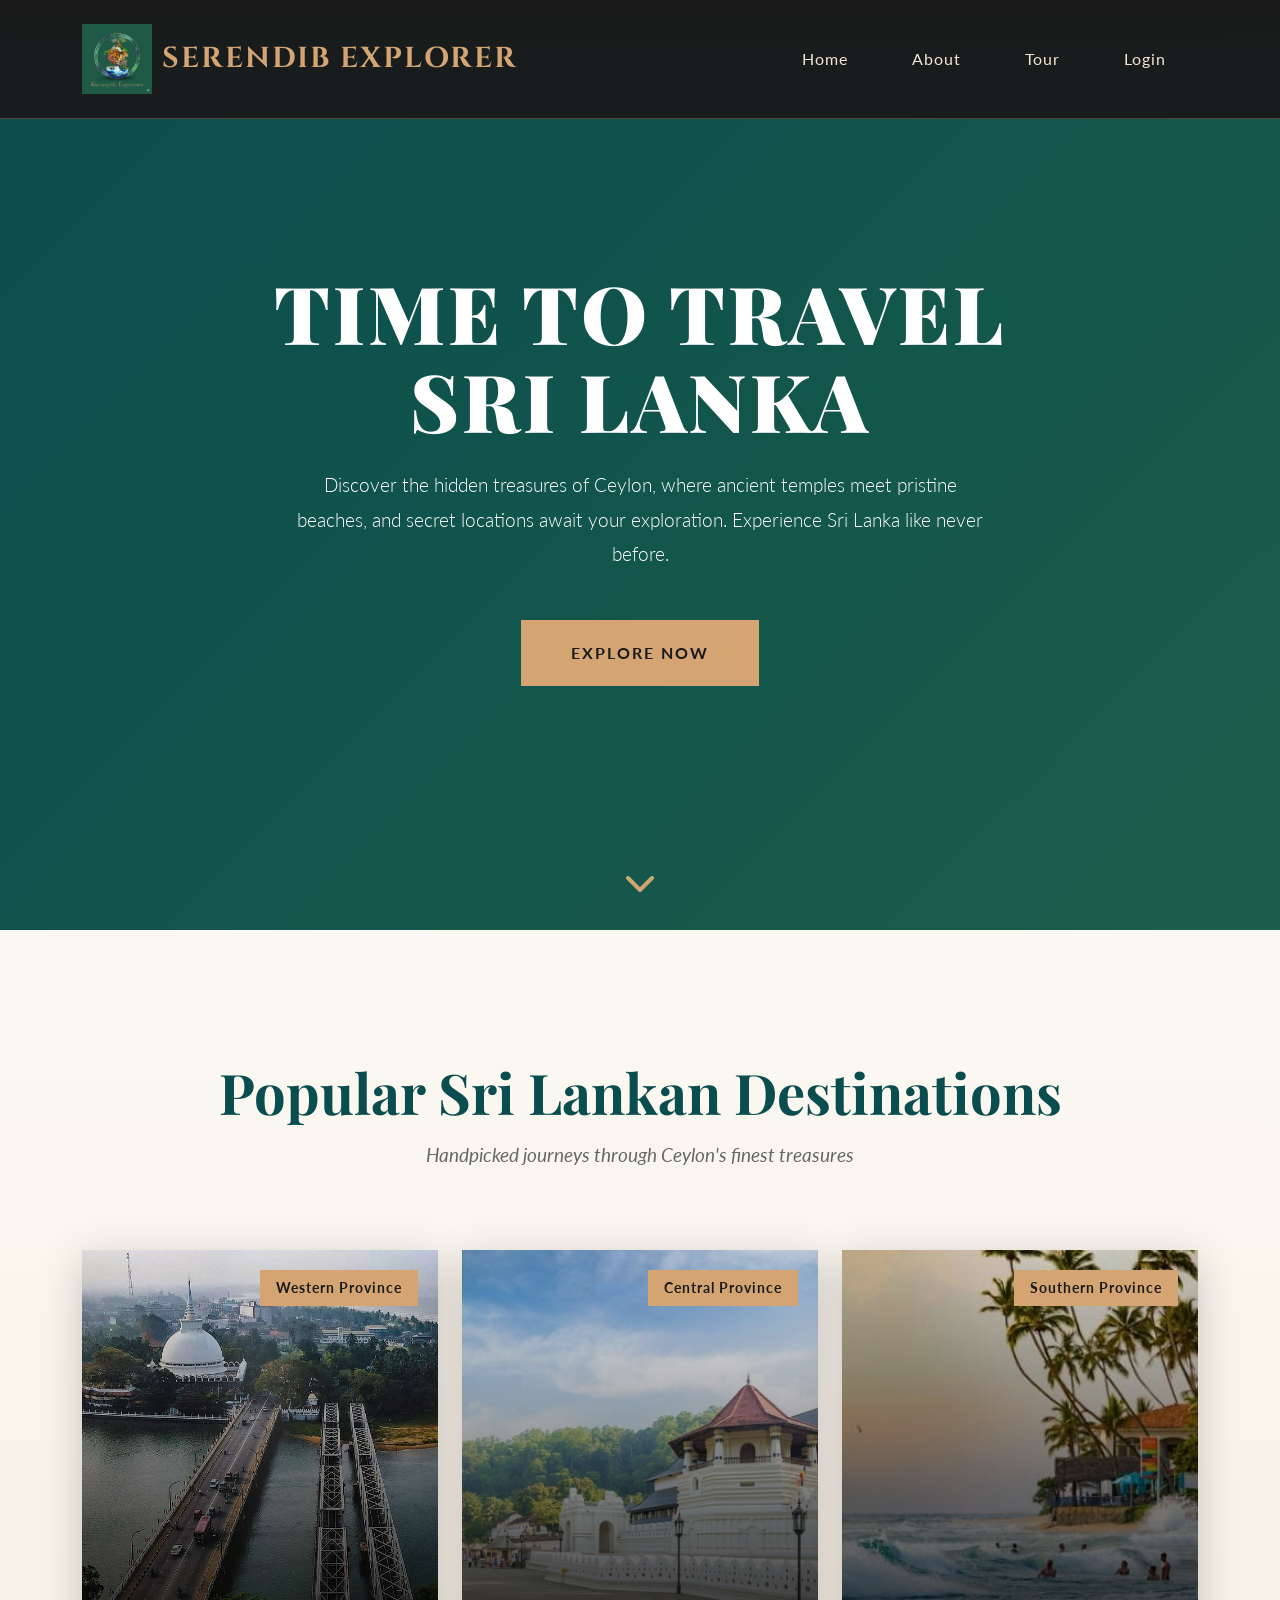
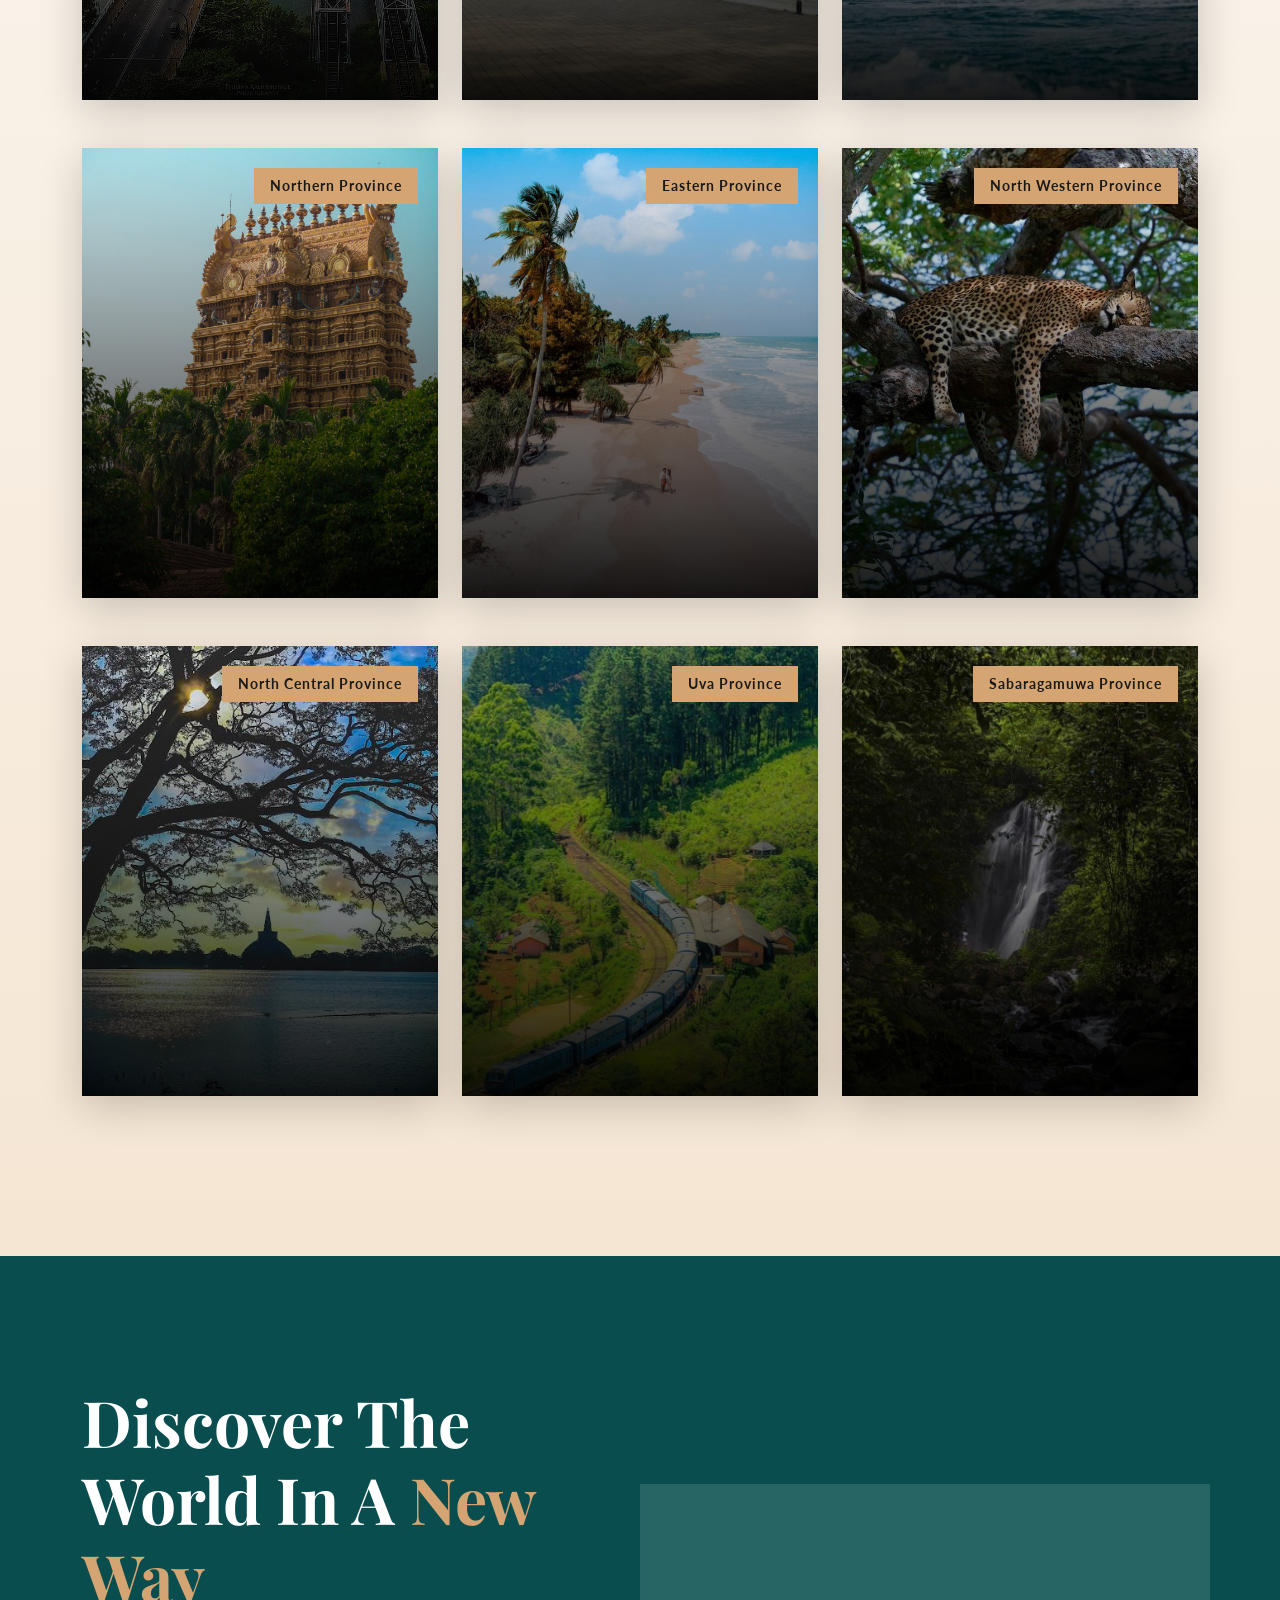
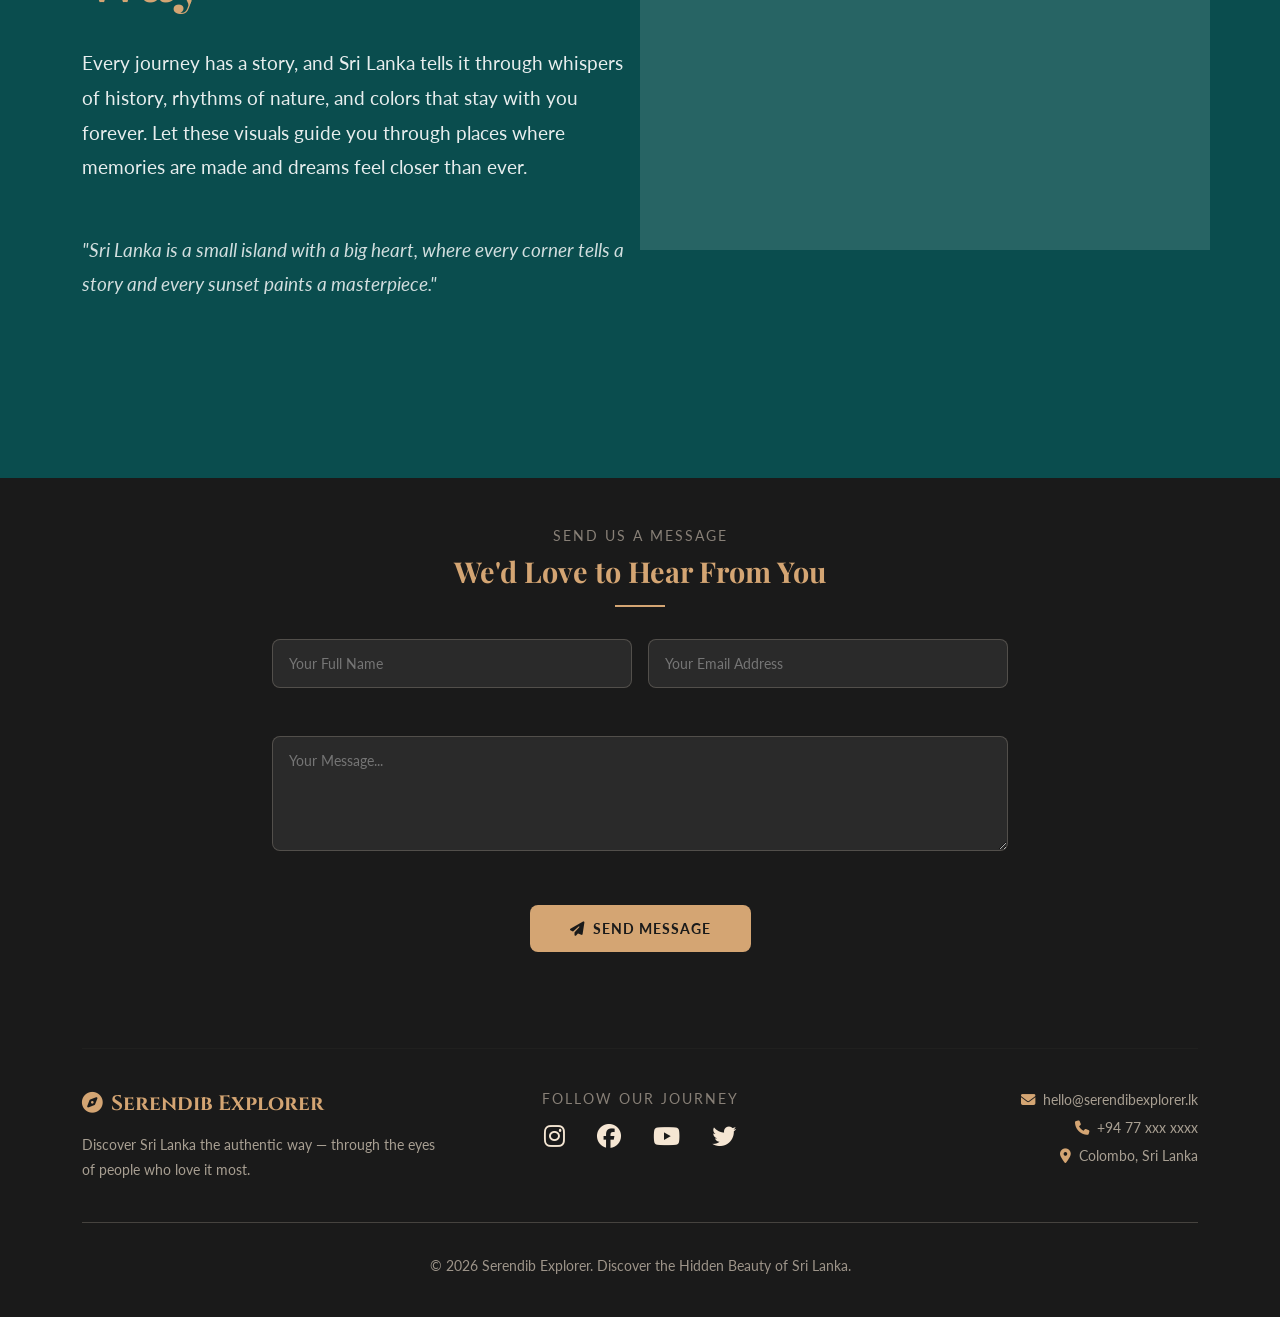
==== commit 64f6a08d: "Restore and format index.html for Serendib Explorer The HTML structure has been restored with the co" ====
--- a/index.html
+++ b/index.html
@@ -209,9 +209,51 @@
     </div>
     </section>
 
-    <!-- Footer -->
+<!-- Footer -->
     <footer id="contact">
     <div class="container">
+        <!-- CONTACT FORM -->
+        <div class="row justify-content-center mb-5">
+            <div class="col-lg-8">
+                <div style="text-align:center; margin-bottom:2rem;">
+                    <p style="color:rgba(245,230,211,0.5); font-size:0.85rem; letter-spacing:2px; text-transform:uppercase; margin-bottom:0.5rem;">Send Us a Message</p>
+                    <h3 style="font-family:'Playfair Display',serif; color:var(--primary-gold); font-size:1.8rem; font-weight:700; margin-bottom:0;">We'd Love to Hear From You</h3>
+                    <div style="width:50px; height:2px; background:var(--primary-gold); margin:1rem auto 0;"></div>
+                </div>
+
+                <div class="row g-3">
+                    <div class="col-md-6">
+                        <input type="text" id="cfName" placeholder="Your Full Name"
+                            style="width:100%; padding:13px 16px; background:rgba(255,255,255,0.07); border:1.5px solid rgba(245,230,211,0.2); border-radius:8px; color:#fff; font-family:'Lato',sans-serif; font-size:0.9rem; outline:none;"
+                            onfocus="this.style.borderColor='var(--primary-gold)'"
+                            onblur="this.style.borderColor='rgba(245,230,211,0.2)'">
+                    </div>
+                    <div class="col-md-6">
+                        <input type="email" id="cfEmail" placeholder="Your Email Address"
+                            style="width:100%; padding:13px 16px; background:rgba(255,255,255,0.07); border:1.5px solid rgba(245,230,211,0.2); border-radius:8px; color:#fff; font-family:'Lato',sans-serif; font-size:0.9rem; outline:none;"
+                            onfocus="this.style.borderColor='var(--primary-gold)'"
+                            onblur="this.style.borderColor='rgba(245,230,211,0.2)'">
+                    </div>
+                    <div class="col-12">
+                        <textarea id="cfMessage" placeholder="Your Message..." rows="4"
+                            style="width:100%; padding:13px 16px; background:rgba(255,255,255,0.07); border:1.5px solid rgba(245,230,211,0.2); border-radius:8px; color:#fff; font-family:'Lato',sans-serif; font-size:0.9rem; outline:none; resize:vertical;"
+                            onfocus="this.style.borderColor='var(--primary-gold)'"
+                            onblur="this.style.borderColor='rgba(245,230,211,0.2)'"></textarea>
+                    </div>
+                    <div class="col-12 text-center">
+                        <button id="cfBtn" onclick="sendMessage()"
+                            style="padding:13px 40px; background:var(--primary-gold); color:#1a1a1a; border:none; border-radius:8px; font-family:'Lato',sans-serif; font-weight:700; font-size:0.9rem; letter-spacing:1px; text-transform:uppercase; cursor:pointer; transition:all 0.25s;">
+                            <i class="fas fa-paper-plane me-2"></i>Send Message
+                        </button>
+                    </div>
+                    <div class="col-12 text-center">
+                        <div id="cfAlert" style="display:none; padding:12px 16px; border-radius:8px; font-size:0.88rem; font-weight:600;"></div>
+                    </div>
+                </div>
+            </div>
+        </div>
+
+        <hr style="border-color:rgba(245,230,211,0.1); margin-bottom:2.5rem;">
         <div class="row g-4 mb-4">
             <div class="col-md-4 text-center text-md-start">
                 <div style="font-family:'Cinzel',serif; font-size:1.3rem; color:var(--primary-gold); font-weight:700; margin-bottom:0.8rem;">
@@ -252,4 +294,4 @@
     <script src="https://cdn.jsdelivr.net/npm/bootstrap@5.3.2/dist/js/bootstrap.bundle.min.js"></script>
     <script src="travel.js"></script>
 </body>
-</html>+</html>
--- a/style.css
+++ b/style.css
@@ -613,32 +613,32 @@
             border-top: 1px solid rgba(245, 230, 211, 0.2);
         }
         
-        /* Responsive */
-        @media (max-width: 768px) {
-            .hero-title {
-                font-size: 3rem;
-            }
-            
-            .hero-subtitle {
-                font-size: 1.2rem;
-            }
-            
-            .section-title {
-                font-size: 2.5rem;
-            }
-            
-            .video-title {
-                font-size: 2.5rem;
-            }
-            
-            .video-gallery {
-                grid-template-columns: 1fr;
-            }
-            
-            .navbar-nav .nav-link {
-                margin: 0.5rem 0;
-            }
-        }
+    /* Responsive */
+@media (max-width: 768px) {
+    .hero-title {
+        font-size: 3rem;
+    }
+    
+    .hero-subtitle {
+        font-size: 1.2rem;
+    }
+    
+    .section-title {
+        font-size: 2.5rem;
+    }
+    
+    .video-title {
+        font-size: 2.5rem;
+    }
+    
+    .video-gallery {
+        grid-template-columns: 1fr;
+    }
+    
+    .navbar-nav .nav-link {
+        margin: 0.5rem 0;
+    }
+}
         
         /* Animations on scroll */
         .fade-in {
@@ -1309,4 +1309,11 @@
             .story-img-grid { grid-template-columns: 1fr; grid-template-rows: 200px 200px 200px; }
             .story-img-grid .img-main { grid-row: span 1; }
             .whyus-img-wrap img { height: 280px; }
-        }+
+        }
+.province-title{
+    padding: 5px ;
+    padding-top: 20px;
+}
+
+
